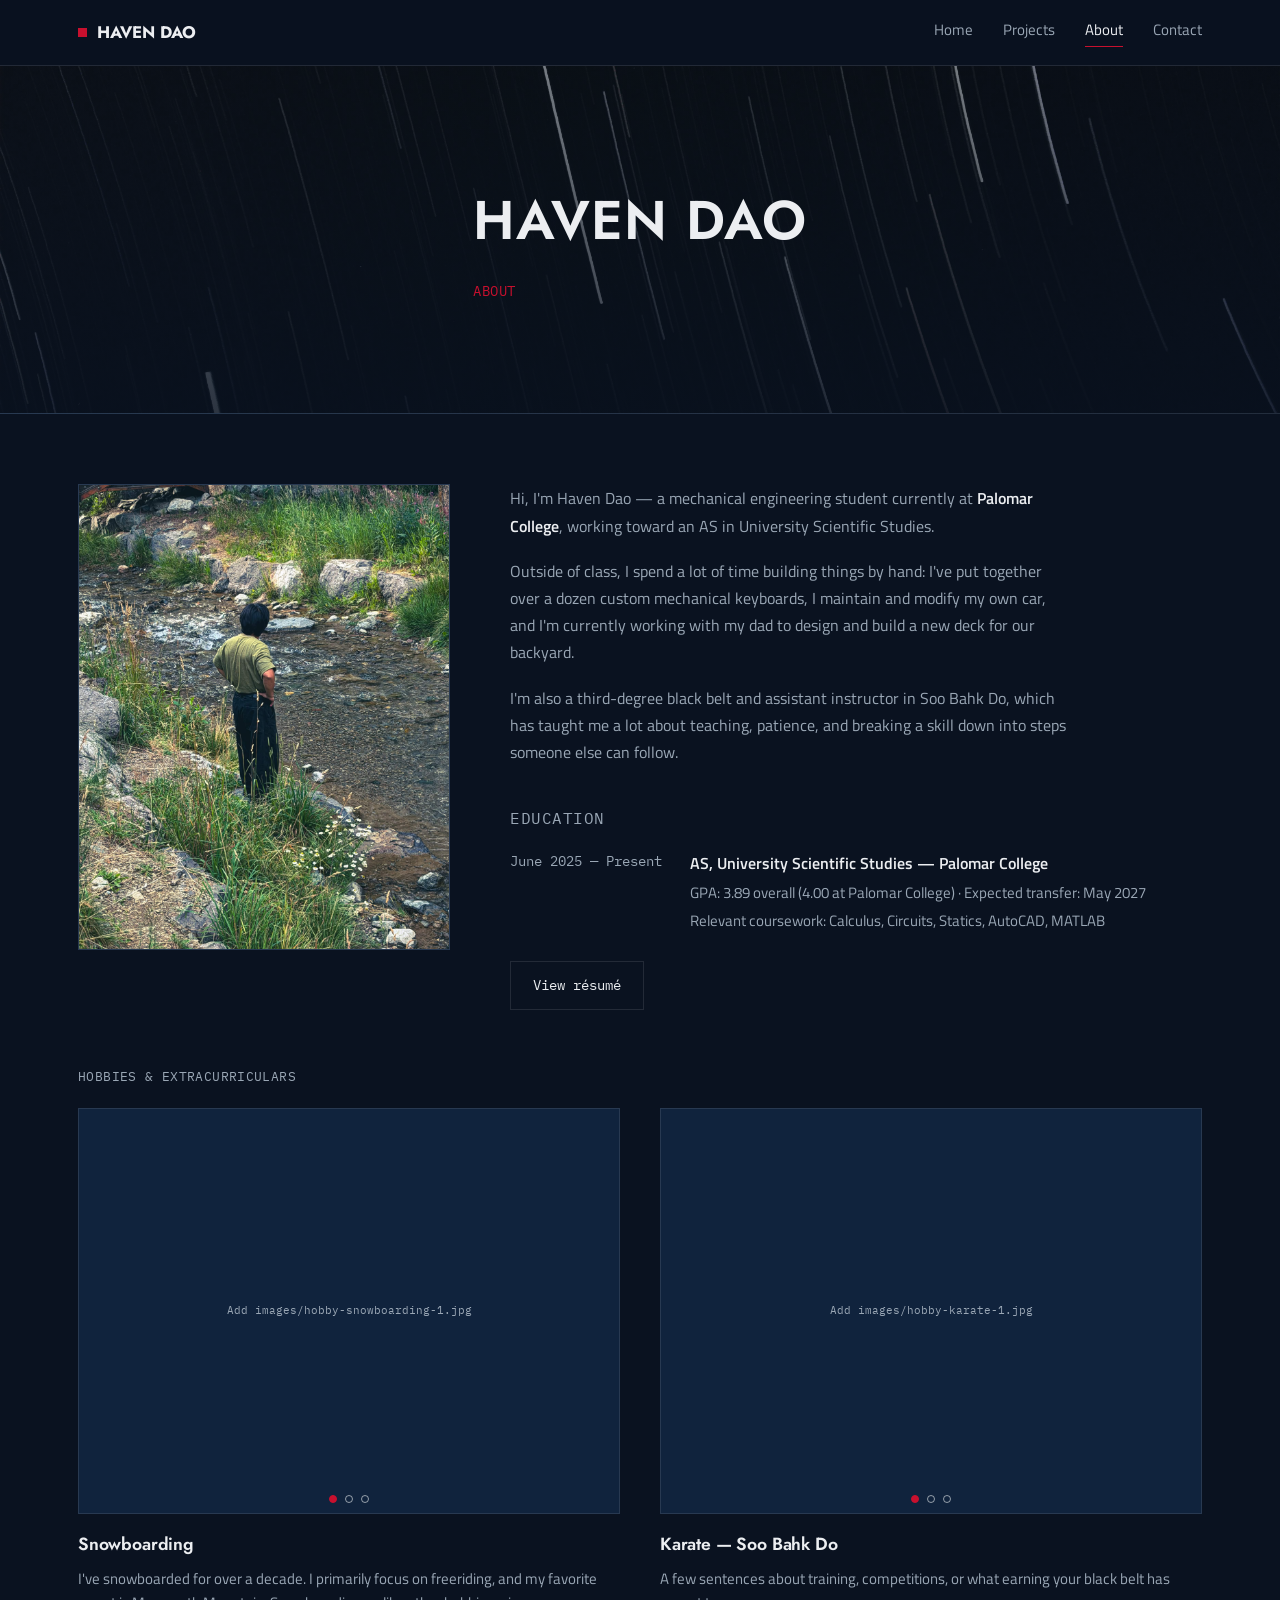
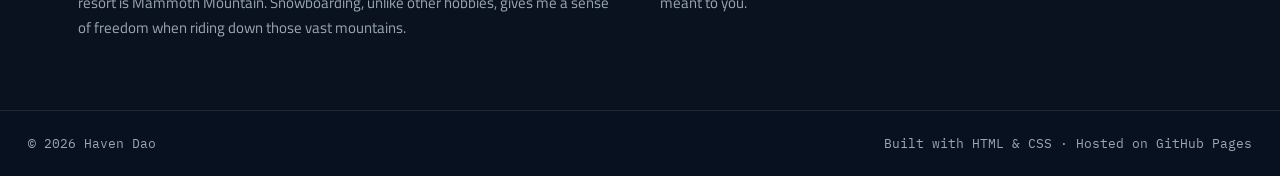
==== about.html @ cdccd722 "Update about.html" ====
<!DOCTYPE html>
<html lang="en" class="js-loading">
<head>
<meta charset="UTF-8">
<meta name="viewport" content="width=device-width, initial-scale=1.0">
<title>About</title>
<link rel="preconnect" href="https://fonts.googleapis.com">
<link rel="preconnect" href="https://fonts.gstatic.com" crossorigin>
<link href="https://fonts.googleapis.com/css2?family=Jost:wght@400;500;600;700&family=Titillium+Web:wght@400;600;700&family=IBM+Plex+Mono:wght@400;500&display=swap" rel="stylesheet">
<link rel="stylesheet" href="style.css">
<!-- EDIT: swap images/favicon-about.png for your own icon (32x32 or 512x512 png). Each page can have its own tab icon. -->
<link rel="icon" type="image/png" href="images/favicon-about.png">
</head>
<body>

<header class="site-nav">
  <div class="nav-row wrap">
    <a class="nav-mark" href="index.html" data-transition><span class="dot"></span>HAVEN DAO</a>
    <nav class="links" id="navLinks">
      <a href="index.html" data-transition>Home</a>
      <a href="projects.html" data-transition>Projects</a>
      <a href="about.html" data-transition class="active">About</a>
      <a href="contact.html" data-transition>Contact</a>
    </nav>
    <button class="burger" id="burgerBtn" aria-label="Toggle menu" aria-expanded="false">
      <span></span><span></span><span></span>
    </button>
  </div>
</header>

<!-- EDIT: images/banner-about.jpg -->
<section class="banner">
  <img class="banner-bg" src="images/banner.jpg" alt="" onerror="this.style.display='none'">
  <div class="banner-overlay"></div>
  <div class="banner-content wrap">
    <h1>Haven Dao</h1>
    <span class="banner-tag">About</span>
  </div>
</section>

<main class="fade-target">
<section>
  <div class="wrap">
    <div class="about-grid">
      <!-- EDIT: add images/headshot.jpg -->
      <div class="about-photo">
        <img src="images/headshot.jpg" alt="Haven Dao" onerror="this.style.display='none'; this.nextElementSibling.style.display='flex';">
        <div class="placeholder-note" style="display:none;">Add images/headshot.jpg</div>
      </div>
      <div class="about-text">
        <p>Hi, I'm Haven Dao — a mechanical engineering student currently at <strong><!-- EDIT: your college name -->Palomar College</strong>, working toward an AS in University Scientific Studies.</p>
        <p>Outside of class, I spend a lot of time building things by hand: I've put together over a dozen custom mechanical keyboards, I maintain and modify my own car, and I'm currently working with my dad to design and build a new deck for our backyard.</p>
        <p>I'm also a third-degree black belt and assistant instructor in Soo Bahk Do, which has taught me a lot about teaching, patience, and breaking a skill down into steps someone else can follow.</p>

        <p class="sub-heading">Education</p>
        <div class="edu-row">
          <div class="edu-date mono">June 2025 — Present</div>
          <div>
            <!-- EDIT: replace with your actual college name -->
            <div class="edu-school">AS, University Scientific Studies — <span>Palomar College</span></div>
            <div class="edu-detail">GPA: 3.89 overall (4.00 at Palomar College) · Expected transfer: May 2027</div>
            <div class="edu-detail">Relevant coursework: Calculus, Circuits, Statics, AutoCAD, MATLAB</div>
          </div>
        </div>

        <div class="btn-row" style="margin-top:28px;">
          <!-- EDIT: add resume.pdf to your repo root for these two buttons to work -->
          <a class="btn" href="images/resume.pdf" target="_blank" rel="noopener">View résumé</a>
        </div>
      </div>
    </div>

    <!-- ================================================
         HOBBIES & EXTRACURRICULARS
         Duplicate a .hobby-card block to add more hobbies.
         Each gallery auto-rotates through its .hobby-slide
         images and pauses on hover; dots let you jump to one.
         ================================================ -->
    <p class="sub-heading" style="margin-top:56px;">Hobbies &amp; extracurriculars</p>
    <div class="hobby-grid">

      <div class="hobby-card">
        <!-- EDIT: add images/hobby-snowboarding-1.jpg, -2.jpg, -3.jpg (or more/fewer slides) -->
        <div class="hobby-gallery" data-interval="4000">
          <div class="hobby-slide active">
            <img src="images/hobby-snowboarding-1.jpg" alt="Snowboarding photo 1" onerror="this.style.display='none'; this.nextElementSibling.style.display='flex';">
            <div class="placeholder-note" style="display:none;">Add images/hobby-snowboarding-1.jpg</div>
          </div>
          <div class="hobby-slide">
            <img src="images/hobby-snowboarding-2.jpg" alt="Snowboarding photo 2" onerror="this.style.display='none'; this.nextElementSibling.style.display='flex';">
            <div class="placeholder-note" style="display:none;">Add images/hobby-snowboarding-2.jpg</div>
          </div>
          <div class="hobby-slide">
            <img src="images/hobby-snowboarding-3.jpg" alt="Snowboarding photo 3" onerror="this.style.display='none'; this.nextElementSibling.style.display='flex';">
            <div class="placeholder-note" style="display:none;">Add images/hobby-snowboarding-3.jpg</div>
          </div>
          <div class="hobby-dots">
            <button class="hobby-dot active" aria-label="Show photo 1"></button>
            <button class="hobby-dot" aria-label="Show photo 2"></button>
            <button class="hobby-dot" aria-label="Show photo 3"></button>
          </div>
        </div>
        <h3>Snowboarding</h3>
        <!-- EDIT: replace with your own description -->
        <p class="hobby-desc">I've snowboarded for over a decade. I primarily focus on freeriding, and my favorite resort is Mammoth Mountain. Snowboarding, unlike other hobbies, gives me a sense of freedom when riding down those vast mountains.</p>
      </div>

      <div class="hobby-card">
        <!-- EDIT: add images/hobby-karate-1.jpg, -2.jpg, -3.jpg -->
        <div class="hobby-gallery" data-interval="4500">
          <div class="hobby-slide active">
            <img src="images/hobby-karate-1.jpg" alt="Karate photo 1" onerror="this.style.display='none'; this.nextElementSibling.style.display='flex';">
            <div class="placeholder-note" style="display:none;">Add images/hobby-karate-1.jpg</div>
          </div>
          <div class="hobby-slide">
            <img src="images/hobby-karate-2.jpg" alt="Karate photo 2" onerror="this.style.display='none'; this.nextElementSibling.style.display='flex';">
            <div class="placeholder-note" style="display:none;">Add images/hobby-karate-2.jpg</div>
          </div>
          <div class="hobby-slide">
            <img src="images/hobby-karate-3.jpg" alt="Karate photo 3" onerror="this.style.display='none'; this.nextElementSibling.style.display='flex';">
            <div class="placeholder-note" style="display:none;">Add images/hobby-karate-3.jpg</div>
          </div>
          <div class="hobby-dots">
            <button class="hobby-dot active" aria-label="Show photo 1"></button>
            <button class="hobby-dot" aria-label="Show photo 2"></button>
            <button class="hobby-dot" aria-label="Show photo 3"></button>
          </div>
        </div>
        <h3>Karate — Soo Bahk Do</h3>
        <!-- EDIT: replace with your own description, or trim since this overlaps with the Experience section -->
        <p class="hobby-desc">A few sentences about training, competitions, or what earning your black belt has meant to you.</p>
      </div>

    </div>
  </div>
</section>
  
<footer>
  <span>© 2026 Haven Dao</span>
  <span>Built with HTML &amp; CSS · Hosted on GitHub Pages</span>
</footer>

</main>
<script src="main.js"></script>
</body>
</html>
---- style.css ----
/* =========================================================
   TOKENS
   ========================================================= */
:root{
  --bg: #0A1220;
  --bg-alt: #0D1B2E;
  --midnight: #10233D;
  --midnight-deep: #081120;
  --ink: #ECEEF1;
  --ink-soft: #9AA7B5;
  --red: #C8102E;
  --red-soft: rgba(200,16,46,0.14);
  --hair: rgba(255,255,255,0.10);

  --f-display: 'Jost', sans-serif;
  --f-body: 'Titillium Web', sans-serif;
  --f-mono: 'IBM Plex Mono', monospace;

  --edge: 28px;
}

*{ box-sizing: border-box; }
html{ scroll-behavior: smooth; }
body{
  margin:0;
  background: var(--bg);
  color: var(--ink);
  font-family: var(--f-body);
  font-size: 16px;
  line-height: 1.65;
  -webkit-font-smoothing: antialiased;
}

/* Fade transition applies only to page content below the banner —
   the header nav and banner stay put between pages. */
.fade-target{ opacity: 1; transition: opacity 0.32s ease; }
html.js-loading .fade-target{ opacity: 0; }
.fade-target.page-exit{ opacity: 0; }
@media (prefers-reduced-motion: reduce){
  .fade-target{ transition: none !important; }
  html.js-loading .fade-target{ opacity: 1; }
}

img{ max-width:100%; display:block; }
a{ color: inherit; }
h1,h2,h3{ font-family: var(--f-display); margin:0; letter-spacing: -0.01em; font-weight:600; }
p{ margin:0; }
.mono{ font-family: var(--f-mono); }
.wrap{ max-width: 1180px; margin: 0 auto; padding: 0 var(--edge); }

a:focus-visible, button:focus-visible{ outline: 2px solid var(--red); outline-offset: 3px; }

/* =========================================================
   NAV
   ========================================================= */
header.site-nav{
  position: sticky; top:0; z-index: 50;
  background: rgba(10,18,32,0.92);
  backdrop-filter: blur(6px);
  border-bottom: 1px solid var(--hair);
}
.nav-row{ display:flex; align-items:center; justify-content:space-between; padding: 18px var(--edge); }
.nav-mark{
  font-family: var(--f-display); font-weight:700; font-size: 1.05rem;
  display:flex; align-items:center; gap:10px; text-decoration:none; color: var(--ink);
}
.nav-mark .dot{ width:9px; height:9px; background: var(--red); flex:none; }
nav.links{ display:flex; gap: 30px; }
nav.links a{
  text-decoration:none; font-size:0.92rem; color: var(--ink-soft);
  border-bottom: 1px solid transparent; padding-bottom: 4px;
}
nav.links a:hover{ color: var(--ink); border-bottom-color: var(--red); }
nav.links a.active{ color: var(--ink); border-bottom-color: var(--red); }

.burger{
  display:none; flex-direction:column; justify-content:center; gap:5px;
  width:32px; height:32px; background:none; border:none; cursor:pointer; padding:0;
}
.burger span{ display:block; width:100%; height:2px; background: var(--ink); }

@media (max-width: 720px){
  nav.links{
    display:none;
    position:absolute; top:100%; left:0; right:0;
    background: var(--bg-alt); border-bottom: 1px solid var(--hair);
    flex-direction:column; gap:0; padding: 8px var(--edge) 16px;
  }
  nav.links.open{ display:flex; }
  nav.links a{ padding: 12px 0; border-bottom: 1px solid var(--hair); }
  .burger{ display:flex; }
}

/* =========================================================
   BANNER — same shell on every page; only bg image + tag differ
   ========================================================= */
.banner{
  position:relative; overflow:hidden;
  min-height: 300px;
  display:flex; align-items:center;
  background: linear-gradient(135deg, var(--midnight) 0%, var(--midnight-deep) 100%);
  border-bottom: 1px solid var(--hair);
}
.banner-bg{
  position:absolute; inset:0; width:100%; height:100%; object-fit:cover;
}
.banner-overlay{
  position:absolute; inset:0;
  background: linear-gradient(180deg, rgba(8,17,32,0.55) 0%, rgba(8,17,32,0.85) 100%);
}
.banner-content{ position:relative; z-index:2; padding: 40px var(--edge); }
.banner-content h1{
  font-size: clamp(2rem, 5vw, 3.4rem);
  color: var(--ink); letter-spacing: 0.02em; text-transform:uppercase;
}
.banner-tag{
  display:inline-block; margin-top:14px;
  font-family: var(--f-mono); font-size:0.85rem; color: var(--red);
  letter-spacing: 0.04em; text-transform:uppercase;
}

/* =========================================================
   SECTIONS
   ========================================================= */
section{ padding: 70px 0; }
.section-alt{ background: var(--bg-alt); }
.section-head{ display:flex; justify-content:space-between; align-items:flex-end; margin-bottom: 40px; gap: 24px; flex-wrap:wrap; }
.section-head h2{ font-size: clamp(1.5rem, 2.4vw, 2rem); }
.section-num{ font-family: var(--f-mono); font-size:0.8rem; color: var(--red); }
.section-note{ max-width: 40ch; font-size:0.92rem; color: var(--ink-soft); text-align:right; }
@media (max-width: 720px){ .section-note{ text-align:left; } }

.lede{ font-size:1.1rem; color: var(--ink-soft); max-width: 62ch; margin-bottom: 40px; }

.btn{
  font-family: var(--f-mono); font-size:0.88rem;
  padding: 12px 22px; text-decoration:none;
  border:1px solid var(--hair); color: var(--ink);
  display:inline-block; background: transparent;
}
.btn.primary{ background: var(--red); border-color: var(--red); color: #fff; font-weight:500; }
.btn.primary:hover{ background: transparent; border-color: var(--red); color: var(--red); }
.btn:not(.primary):hover{ border-color: var(--red); color: var(--red); }
.btn-row{ display:flex; gap:16px; flex-wrap:wrap; }

hr.divider{ border:none; border-top: 1px solid var(--hair); margin: 0; }

/* =========================================================
   PROJECT CARDS (grid on Home + Projects pages)
   ========================================================= */
.project-grid{ display:grid; grid-template-columns: repeat(3, 1fr); gap: 40px; }
.project-card{ text-decoration:none; color: var(--ink); display:block; }
.card-media{
  position:relative; aspect-ratio: 4/3; overflow:hidden;
  background: var(--midnight); border: 1px solid var(--hair);
}
.card-media img{ width:100%; height:100%; object-fit:cover; }
.card-media .placeholder-note{
  position:absolute; inset:0; display:flex; align-items:center; justify-content:center;
  font-family: var(--f-mono); font-size:0.68rem; color: var(--ink-soft); text-align:center; padding: 16px;
}
.project-card .card-code{ font-family: var(--f-mono); font-size:0.74rem; color: var(--red); margin-top: 18px; display:block; }
.project-card h3{ font-size:1.15rem; margin-top:8px; }
.project-card .card-desc{ font-size:0.92rem; color: var(--ink-soft); margin-top:10px; }
.project-card .card-link{ margin-top:14px; display:inline-block; font-family: var(--f-mono); font-size:0.82rem; color: var(--ink); border-bottom: 1px solid var(--hair); }
.project-card:hover .card-link{ color: var(--red); border-bottom-color: var(--red); }
.project-card:hover .card-media{ border-color: var(--red); }

@media (max-width: 920px){ .project-grid{ grid-template-columns: repeat(2,1fr); gap:30px; } }
@media (max-width: 620px){ .project-grid{ grid-template-columns: 1fr; } }

.tags{ display:flex; flex-wrap:wrap; gap:8px; }
.tag{ font-family: var(--f-mono); font-size:0.72rem; border: 1px solid var(--hair); padding: 5px 10px; color: var(--ink-soft); }

/* =========================================================
   PROJECT DETAIL PAGE
   ========================================================= */
.detail-overview{ max-width: 68ch; font-size: 1.03rem; color: var(--ink-soft); }
.detail-overview p{ margin-bottom: 16px; }
.detail-overview p:last-child{ margin-bottom:0; }
.detail-overview strong{ color: var(--ink); font-weight:600; }

.edit-note{
  font-family: var(--f-mono); font-size:0.75rem; color: var(--red);
  border: 1px dashed var(--hair); padding: 10px 14px; margin: 18px 0; display:block;
}

.gallery-grid{ display:grid; grid-template-columns: repeat(3, 1fr); gap: 16px; margin-top: 30px; }
.gallery-item{ position:relative; aspect-ratio: 4/3; background: var(--midnight); border: 1px solid var(--hair); overflow:hidden; }
.gallery-item img{ width:100%; height:100%; object-fit:cover; }
.gallery-item .placeholder-note{
  position:absolute; inset:0; display:flex; align-items:center; justify-content:center;
  font-family: var(--f-mono); font-size:0.68rem; color: var(--ink-soft); text-align:center; padding: 12px;
}
@media (max-width: 720px){ .gallery-grid{ grid-template-columns: repeat(2,1fr); } }
@media (max-width: 480px){ .gallery-grid{ grid-template-columns: 1fr; } }

.highlight-list{ list-style:none; margin: 0; padding:0; max-width: 62ch; }
.highlight-list li{
  position:relative; padding: 12px 0 12px 24px; border-bottom: 1px solid var(--hair);
  color: var(--ink-soft); font-size: 0.98rem;
}
.highlight-list li::before{ content:"—"; position:absolute; left:0; color: var(--red); }
.highlight-list li:last-child{ border-bottom:none; }

.detail-meta{ display:flex; gap:36px; flex-wrap:wrap; margin: 30px 0; }
.detail-meta .m{ border-left: 2px solid var(--red); padding-left:12px; }
.detail-meta .m .num{ font-family: var(--f-mono); font-size:1.1rem; display:block; }
.detail-meta .m .label{ font-size:0.76rem; color: var(--ink-soft); }

.back-link{ display:inline-block; margin-top:10px; font-family: var(--f-mono); font-size:0.88rem; color: var(--ink-soft); text-decoration:none; }
.back-link:hover{ color: var(--red); }

/* =========================================================
   ABOUT PAGE — education / skills / experience / awards
   ========================================================= */
.about-grid{ display:grid; grid-template-columns: 0.7fr 1.3fr; gap: 60px; }
.about-photo{ aspect-ratio: 4/5; background: var(--midnight); border: 1px solid var(--hair); position:relative; overflow:hidden; }
.about-photo img{ width:100%; height:100%; object-fit:cover; }
.about-photo .placeholder-note{
  position:absolute; inset:0; display:flex; align-items:center; justify-content:center;
  font-family: var(--f-mono); font-size:0.7rem; color: var(--ink-soft); text-align:center; padding: 20px;
}
.about-text p{ font-size:1.03rem; color: var(--ink-soft); margin-bottom: 18px; max-width: 62ch; }
.about-text strong{ color: var(--ink); font-weight:600; }
@media (max-width: 900px){ .about-grid{ grid-template-columns:1fr; gap:30px; } .about-photo{ max-width:260px; } }

.hobby-grid{ display:grid; grid-template-columns: repeat(2, 1fr); gap: 40px; margin-top: 20px; }
.hobby-card h3{ font-size:1.1rem; margin: 16px 0 8px; }
.hobby-card .hobby-desc{ font-size:0.92rem; color: var(--ink-soft); }
.hobby-gallery{ position:relative; aspect-ratio: 4/3; background: var(--midnight); border: 1px solid var(--hair); overflow:hidden; }
.hobby-slide{ position:absolute; inset:0; opacity:0; transition: opacity 0.6s ease; }
.hobby-slide.active{ opacity:1; }
.hobby-slide img{ width:100%; height:100%; object-fit:cover; }
.hobby-slide .placeholder-note{
  position:absolute; inset:0; display:flex; align-items:center; justify-content:center;
  font-family: var(--f-mono); font-size:0.68rem; color: var(--ink-soft); text-align:center; padding:12px;
}
.hobby-dots{ position:absolute; bottom:10px; left:0; right:0; display:flex; justify-content:center; gap:8px; z-index:2; }
.hobby-dot{ width:8px; height:8px; border-radius:50%; border: 1px solid var(--ink); background: transparent; padding:0; cursor:pointer; opacity:0.6; }
.hobby-dot.active{ background: var(--red); border-color: var(--red); opacity:1; }
@media (max-width: 720px){ .hobby-grid{ grid-template-columns: 1fr; } }

.edu-row{ display:grid; grid-template-columns: 160px 1fr; gap: 20px; }
.edu-date{ font-family: var(--f-mono); font-size:0.85rem; color: var(--ink-soft); }
.edu-school{ font-weight:600; margin-bottom:4px; }
.edu-detail{ font-size:0.92rem; color: var(--ink-soft); margin-top:4px; }
@media (max-width: 620px){ .edu-row{ grid-template-columns:1fr; } }

.skills-grid{ display:grid; grid-template-columns: repeat(4, 1fr); gap: 1px; background: var(--hair); border: 1px solid var(--hair); }
.skill-block{ background: var(--bg); padding: 28px 24px; }
.skill-block h3{ font-family: var(--f-mono); font-size:0.78rem; color: var(--red); margin-bottom: 16px; }
.skill-block ul{ list-style:none; margin:0; padding:0; }
.skill-block li{ font-size:0.9rem; color: var(--ink-soft); padding: 7px 0; border-bottom: 1px dashed var(--hair); }
.skill-block li:last-child{ border-bottom:none; }
@media (max-width: 920px){ .skills-grid{ grid-template-columns: repeat(2,1fr); } }
@media (max-width: 560px){ .skills-grid{ grid-template-columns: 1fr; } }

.exp-row{ display:grid; grid-template-columns: 190px 1fr; gap: 30px; padding: 24px 0; border-bottom: 1px solid var(--hair); }
.exp-row:first-child{ border-top: 1px solid var(--hair); }
.exp-date{ font-family: var(--f-mono); font-size:0.82rem; color: var(--ink-soft); }
.exp-role{ font-weight:600; font-size:1.03rem; margin-bottom:6px; }
.exp-org{ color: var(--red); font-size:0.9rem; margin-bottom:10px; }
.exp-desc{ color: var(--ink-soft); font-size:0.93rem; max-width: 62ch; }
.exp-desc ul{ margin: 8px 0 0; padding-left: 18px; }
.exp-desc li{ margin-bottom:4px; }
@media (max-width: 640px){ .exp-row{ grid-template-columns:1fr; gap:8px; } }

.sub-heading{ font-family: var(--f-mono); font-size:0.8rem; color: var(--ink-soft); margin: 40px 0 4px; text-transform: uppercase; letter-spacing: 0.03em; }
.sub-heading:first-of-type{ margin-top:0; }

.awards-list{ list-style:none; margin:0; padding:0; display:grid; gap: 14px; }
.awards-list li{ display:flex; gap:14px; align-items:baseline; font-size:0.96rem; color: var(--ink-soft); border-bottom: 1px dashed var(--hair); padding-bottom: 14px; }
.awards-list li:last-child{ border-bottom:none; }
.awards-list .yr{ font-family: var(--f-mono); font-size:0.82rem; color: var(--red); flex:none; width:48px; }

/* =========================================================
   CONTACT / FOOTER
   ========================================================= */
.contact-links{ display:flex; flex-direction:column; gap:16px; align-items:flex-start; margin-top: 10px; }
.contact-links a{
  text-decoration:none; font-family: var(--f-mono); font-size:1.05rem;
  border-bottom: 1px solid var(--hair); padding-bottom:4px;
}
.contact-links a:hover{ border-bottom-color: var(--red); color: var(--red); }

footer{
  background: var(--midnight-deep); color: var(--ink-soft);
  font-size: 0.8rem; font-family: var(--f-mono);
  padding: 22px var(--edge);
  display:flex; justify-content:space-between; flex-wrap:wrap; gap:10px;
  border-top: 1px solid var(--hair);
}
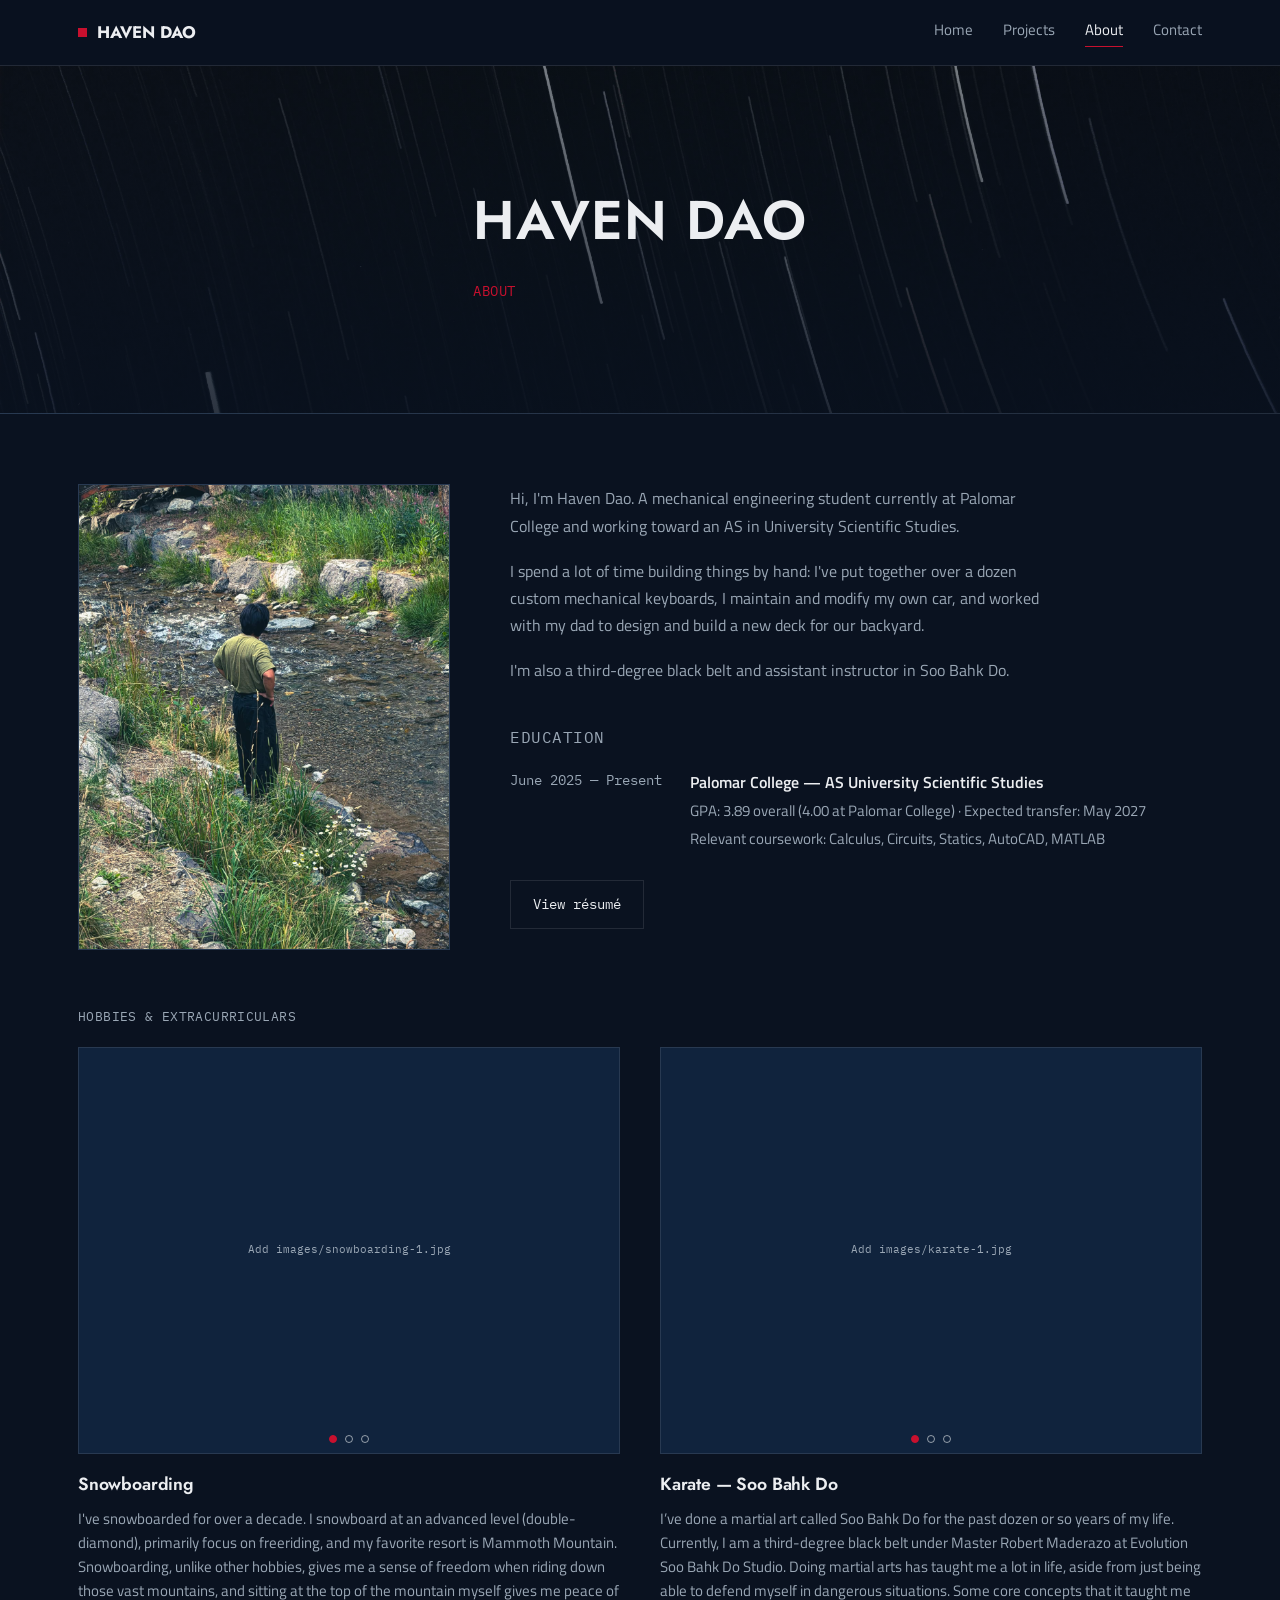
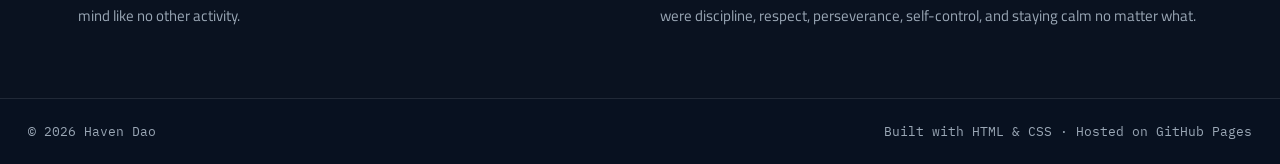
==== commit e0ecf195: "Update about.html" ====
--- a/about.html
+++ b/about.html
@@ -48,16 +48,16 @@
         <div class="placeholder-note" style="display:none;">Add images/headshot.jpg</div>
       </div>
       <div class="about-text">
-        <p>Hi, I'm Haven Dao — a mechanical engineering student currently at <strong><!-- EDIT: your college name -->Palomar College</strong>, working toward an AS in University Scientific Studies.</p>
-        <p>Outside of class, I spend a lot of time building things by hand: I've put together over a dozen custom mechanical keyboards, I maintain and modify my own car, and I'm currently working with my dad to design and build a new deck for our backyard.</p>
-        <p>I'm also a third-degree black belt and assistant instructor in Soo Bahk Do, which has taught me a lot about teaching, patience, and breaking a skill down into steps someone else can follow.</p>
+        <p>Hi, I'm Haven Dao. A mechanical engineering student currently at Palomar College and working toward an AS in University Scientific Studies.</p>
+        <p>I spend a lot of time building things by hand: I've put together over a dozen custom mechanical keyboards, I maintain and modify my own car, and worked with my dad to design and build a new deck for our backyard.</p>
+        <p>I'm also a third-degree black belt and assistant instructor in Soo Bahk Do.</p>
 
         <p class="sub-heading">Education</p>
         <div class="edu-row">
           <div class="edu-date mono">June 2025 — Present</div>
           <div>
             <!-- EDIT: replace with your actual college name -->
-            <div class="edu-school">AS, University Scientific Studies — <span>Palomar College</span></div>
+            <div class="edu-school">Palomar College  — <span>AS University Scientific Studies</span></div>
             <div class="edu-detail">GPA: 3.89 overall (4.00 at Palomar College) · Expected transfer: May 2027</div>
             <div class="edu-detail">Relevant coursework: Calculus, Circuits, Statics, AutoCAD, MATLAB</div>
           </div>
@@ -84,15 +84,15 @@
         <div class="hobby-gallery" data-interval="4000">
           <div class="hobby-slide active">
             <img src="images/hobby-snowboarding-1.jpg" alt="Snowboarding photo 1" onerror="this.style.display='none'; this.nextElementSibling.style.display='flex';">
-            <div class="placeholder-note" style="display:none;">Add images/hobby-snowboarding-1.jpg</div>
+            <div class="placeholder-note" style="display:none;">Add images/snowboarding-1.jpg</div>
           </div>
           <div class="hobby-slide">
             <img src="images/hobby-snowboarding-2.jpg" alt="Snowboarding photo 2" onerror="this.style.display='none'; this.nextElementSibling.style.display='flex';">
-            <div class="placeholder-note" style="display:none;">Add images/hobby-snowboarding-2.jpg</div>
+            <div class="placeholder-note" style="display:none;">Add images/snowboarding-2.jpg</div>
           </div>
           <div class="hobby-slide">
             <img src="images/hobby-snowboarding-3.jpg" alt="Snowboarding photo 3" onerror="this.style.display='none'; this.nextElementSibling.style.display='flex';">
-            <div class="placeholder-note" style="display:none;">Add images/hobby-snowboarding-3.jpg</div>
+            <div class="placeholder-note" style="display:none;">Add images/snowboarding-3.jpg</div>
           </div>
           <div class="hobby-dots">
             <button class="hobby-dot active" aria-label="Show photo 1"></button>
@@ -102,23 +102,23 @@
         </div>
         <h3>Snowboarding</h3>
         <!-- EDIT: replace with your own description -->
-        <p class="hobby-desc">I've snowboarded for over a decade. I primarily focus on freeriding, and my favorite resort is Mammoth Mountain. Snowboarding, unlike other hobbies, gives me a sense of freedom when riding down those vast mountains.</p>
+        <p class="hobby-desc">I've snowboarded for over a decade. I snowboard at an advanced level (double-diamond), primarily focus on freeriding, and my favorite resort is Mammoth Mountain. Snowboarding, unlike other hobbies, gives me a sense of freedom when riding down those vast mountains, and sitting at the top of the mountain myself gives me peace of mind like no other activity.</p>
       </div>
-
+      
       <div class="hobby-card">
         <!-- EDIT: add images/hobby-karate-1.jpg, -2.jpg, -3.jpg -->
         <div class="hobby-gallery" data-interval="4500">
           <div class="hobby-slide active">
             <img src="images/hobby-karate-1.jpg" alt="Karate photo 1" onerror="this.style.display='none'; this.nextElementSibling.style.display='flex';">
-            <div class="placeholder-note" style="display:none;">Add images/hobby-karate-1.jpg</div>
+            <div class="placeholder-note" style="display:none;">Add images/karate-1.jpg</div>
           </div>
           <div class="hobby-slide">
             <img src="images/hobby-karate-2.jpg" alt="Karate photo 2" onerror="this.style.display='none'; this.nextElementSibling.style.display='flex';">
-            <div class="placeholder-note" style="display:none;">Add images/hobby-karate-2.jpg</div>
+            <div class="placeholder-note" style="display:none;">Add images/karate-2.jpg</div>
           </div>
           <div class="hobby-slide">
             <img src="images/hobby-karate-3.jpg" alt="Karate photo 3" onerror="this.style.display='none'; this.nextElementSibling.style.display='flex';">
-            <div class="placeholder-note" style="display:none;">Add images/hobby-karate-3.jpg</div>
+            <div class="placeholder-note" style="display:none;">Add images/karate-3.jpg</div>
           </div>
           <div class="hobby-dots">
             <button class="hobby-dot active" aria-label="Show photo 1"></button>
@@ -128,7 +128,7 @@
         </div>
         <h3>Karate — Soo Bahk Do</h3>
         <!-- EDIT: replace with your own description, or trim since this overlaps with the Experience section -->
-        <p class="hobby-desc">A few sentences about training, competitions, or what earning your black belt has meant to you.</p>
+        <p class="hobby-desc"> I’ve done a martial art called Soo Bahk Do for the past dozen or so years of my life. Currently, I am a third-degree black belt under Master Robert Maderazo at Evolution Soo Bahk Do Studio.  Doing martial arts has taught me a lot in life, aside from just being able to defend myself in dangerous situations. Some core concepts that it taught me were discipline, respect, perseverance, self-control, and staying calm no matter what.</p>
       </div>
 
     </div>
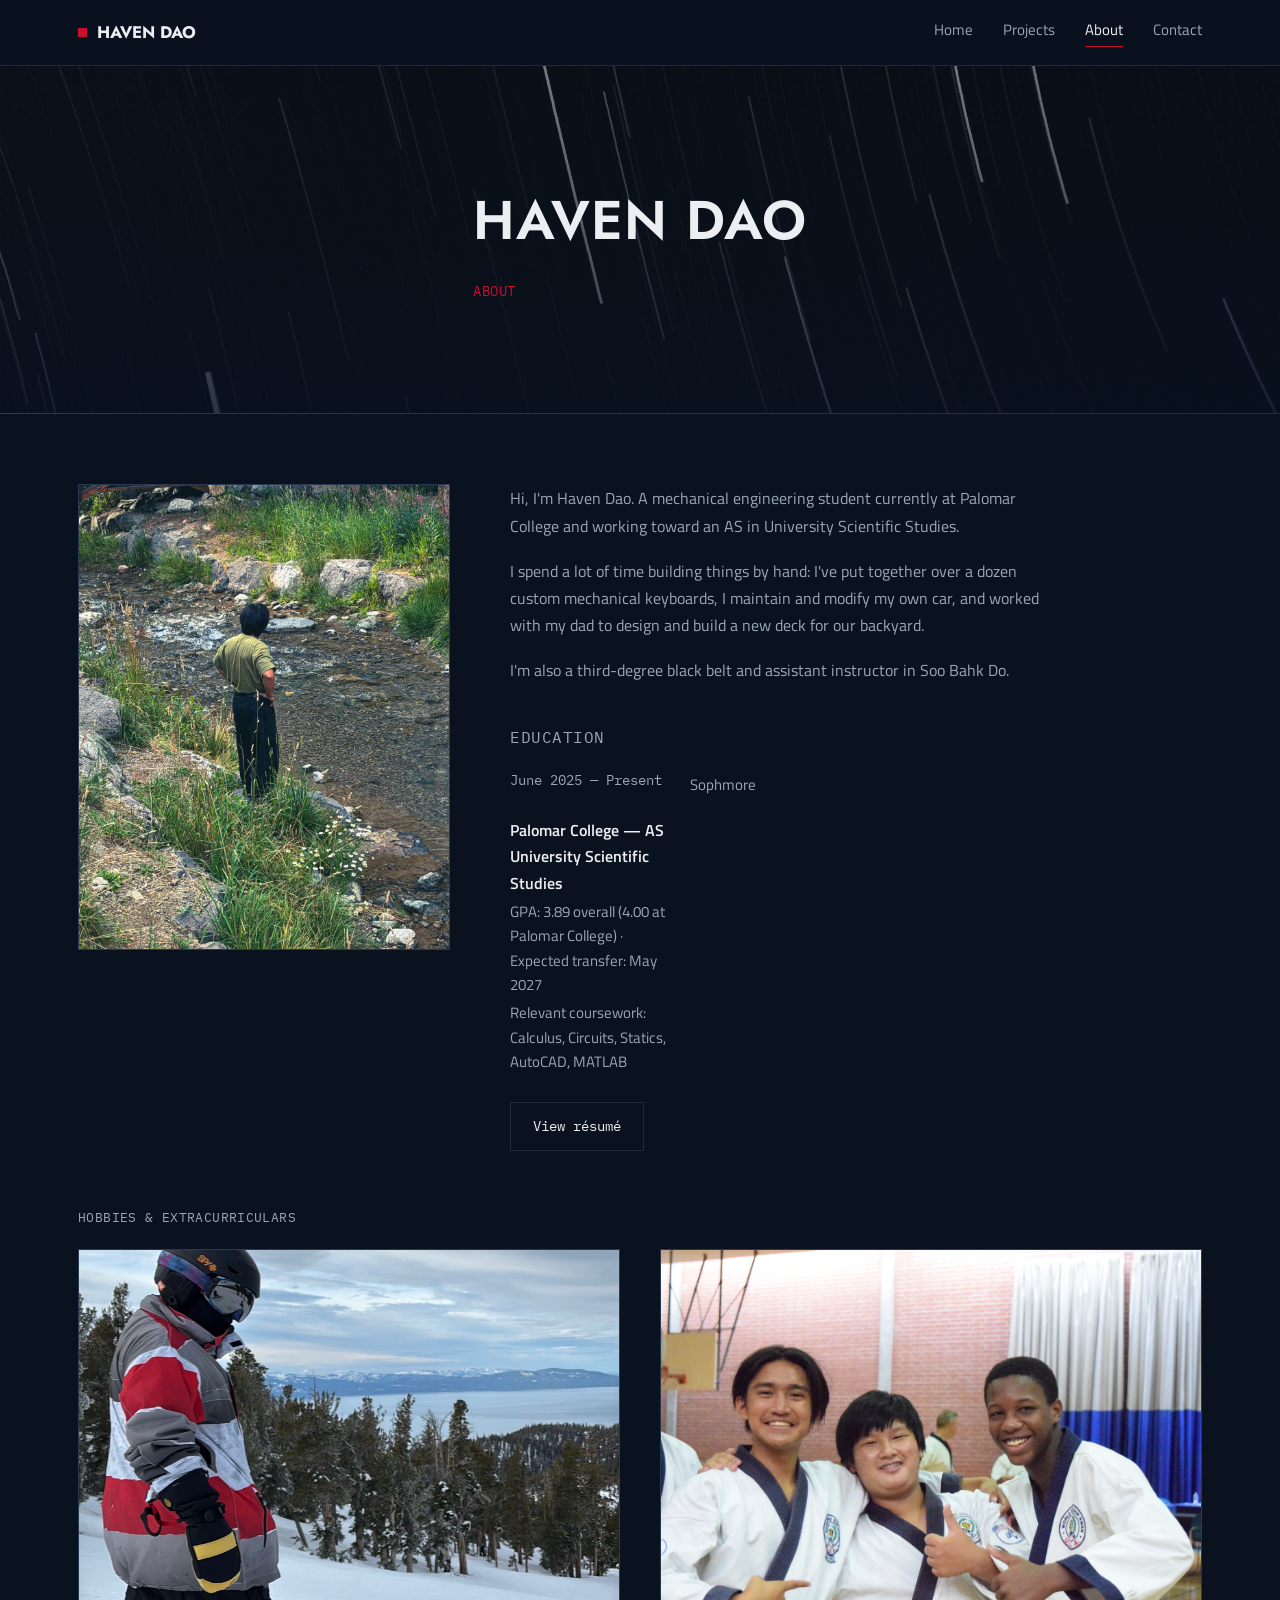
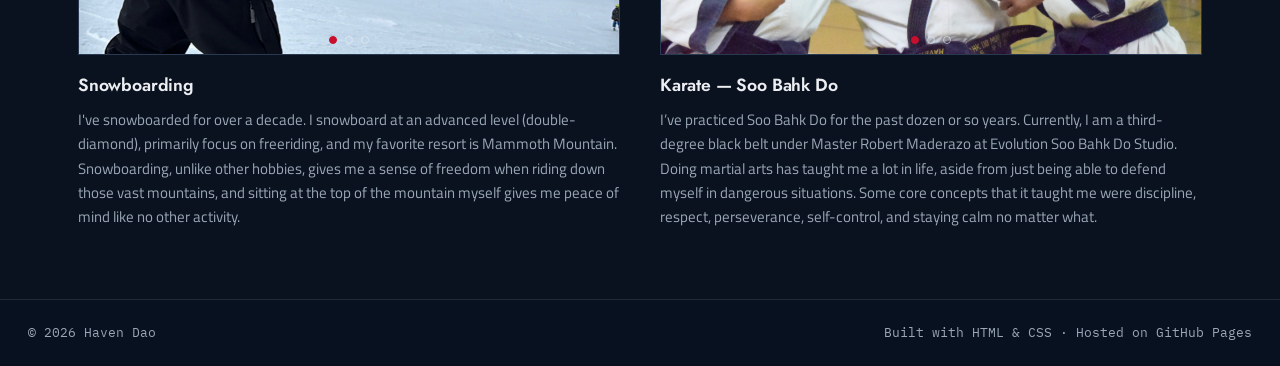
==== commit 89324611: "Update about.html" ====
--- a/about.html
+++ b/about.html
@@ -55,6 +55,7 @@
         <p class="sub-heading">Education</p>
         <div class="edu-row">
           <div class="edu-date mono">June 2025 — Present</div>
+            <div class="edu-detail">Sophmore</div>
           <div>
             <!-- EDIT: replace with your actual college name -->
             <div class="edu-school">Palomar College  — <span>AS University Scientific Studies</span></div>
@@ -83,15 +84,15 @@
         <!-- EDIT: add images/hobby-snowboarding-1.jpg, -2.jpg, -3.jpg (or more/fewer slides) -->
         <div class="hobby-gallery" data-interval="4000">
           <div class="hobby-slide active">
-            <img src="images/hobby-snowboarding-1.jpg" alt="Snowboarding photo 1" onerror="this.style.display='none'; this.nextElementSibling.style.display='flex';">
+            <img src="images/snowboarding-1.jpg" alt="Snowboarding photo 1" onerror="this.style.display='none'; this.nextElementSibling.style.display='flex';">
             <div class="placeholder-note" style="display:none;">Add images/snowboarding-1.jpg</div>
           </div>
           <div class="hobby-slide">
-            <img src="images/hobby-snowboarding-2.jpg" alt="Snowboarding photo 2" onerror="this.style.display='none'; this.nextElementSibling.style.display='flex';">
+            <img src="images/snowboarding-2.jpg" alt="Snowboarding photo 2" onerror="this.style.display='none'; this.nextElementSibling.style.display='flex';">
             <div class="placeholder-note" style="display:none;">Add images/snowboarding-2.jpg</div>
           </div>
           <div class="hobby-slide">
-            <img src="images/hobby-snowboarding-3.jpg" alt="Snowboarding photo 3" onerror="this.style.display='none'; this.nextElementSibling.style.display='flex';">
+            <img src="images/snowboarding-3.jpg" alt="Snowboarding photo 3" onerror="this.style.display='none'; this.nextElementSibling.style.display='flex';">
             <div class="placeholder-note" style="display:none;">Add images/snowboarding-3.jpg</div>
           </div>
           <div class="hobby-dots">
@@ -109,15 +110,15 @@
         <!-- EDIT: add images/hobby-karate-1.jpg, -2.jpg, -3.jpg -->
         <div class="hobby-gallery" data-interval="4500">
           <div class="hobby-slide active">
-            <img src="images/hobby-karate-1.jpg" alt="Karate photo 1" onerror="this.style.display='none'; this.nextElementSibling.style.display='flex';">
+            <img src="images/karate-1.jpg" alt="Karate photo 1" onerror="this.style.display='none'; this.nextElementSibling.style.display='flex';">
             <div class="placeholder-note" style="display:none;">Add images/karate-1.jpg</div>
           </div>
           <div class="hobby-slide">
-            <img src="images/hobby-karate-2.jpg" alt="Karate photo 2" onerror="this.style.display='none'; this.nextElementSibling.style.display='flex';">
+            <img src="images/karate-2.jpg" alt="Karate photo 2" onerror="this.style.display='none'; this.nextElementSibling.style.display='flex';">
             <div class="placeholder-note" style="display:none;">Add images/karate-2.jpg</div>
           </div>
           <div class="hobby-slide">
-            <img src="images/hobby-karate-3.jpg" alt="Karate photo 3" onerror="this.style.display='none'; this.nextElementSibling.style.display='flex';">
+            <img src="images/karate-3.jpg" alt="Karate photo 3" onerror="this.style.display='none'; this.nextElementSibling.style.display='flex';">
             <div class="placeholder-note" style="display:none;">Add images/karate-3.jpg</div>
           </div>
           <div class="hobby-dots">
@@ -128,7 +129,7 @@
         </div>
         <h3>Karate — Soo Bahk Do</h3>
         <!-- EDIT: replace with your own description, or trim since this overlaps with the Experience section -->
-        <p class="hobby-desc"> I’ve done a martial art called Soo Bahk Do for the past dozen or so years of my life. Currently, I am a third-degree black belt under Master Robert Maderazo at Evolution Soo Bahk Do Studio.  Doing martial arts has taught me a lot in life, aside from just being able to defend myself in dangerous situations. Some core concepts that it taught me were discipline, respect, perseverance, self-control, and staying calm no matter what.</p>
+        <p class="hobby-desc"> I’ve practiced Soo Bahk Do for the past dozen or so years. Currently, I am a third-degree black belt under Master Robert Maderazo at Evolution Soo Bahk Do Studio. Doing martial arts has taught me a lot in life, aside from just being able to defend myself in dangerous situations. Some core concepts that it taught me were discipline, respect, perseverance, self-control, and staying calm no matter what.</p>
       </div>
 
     </div>
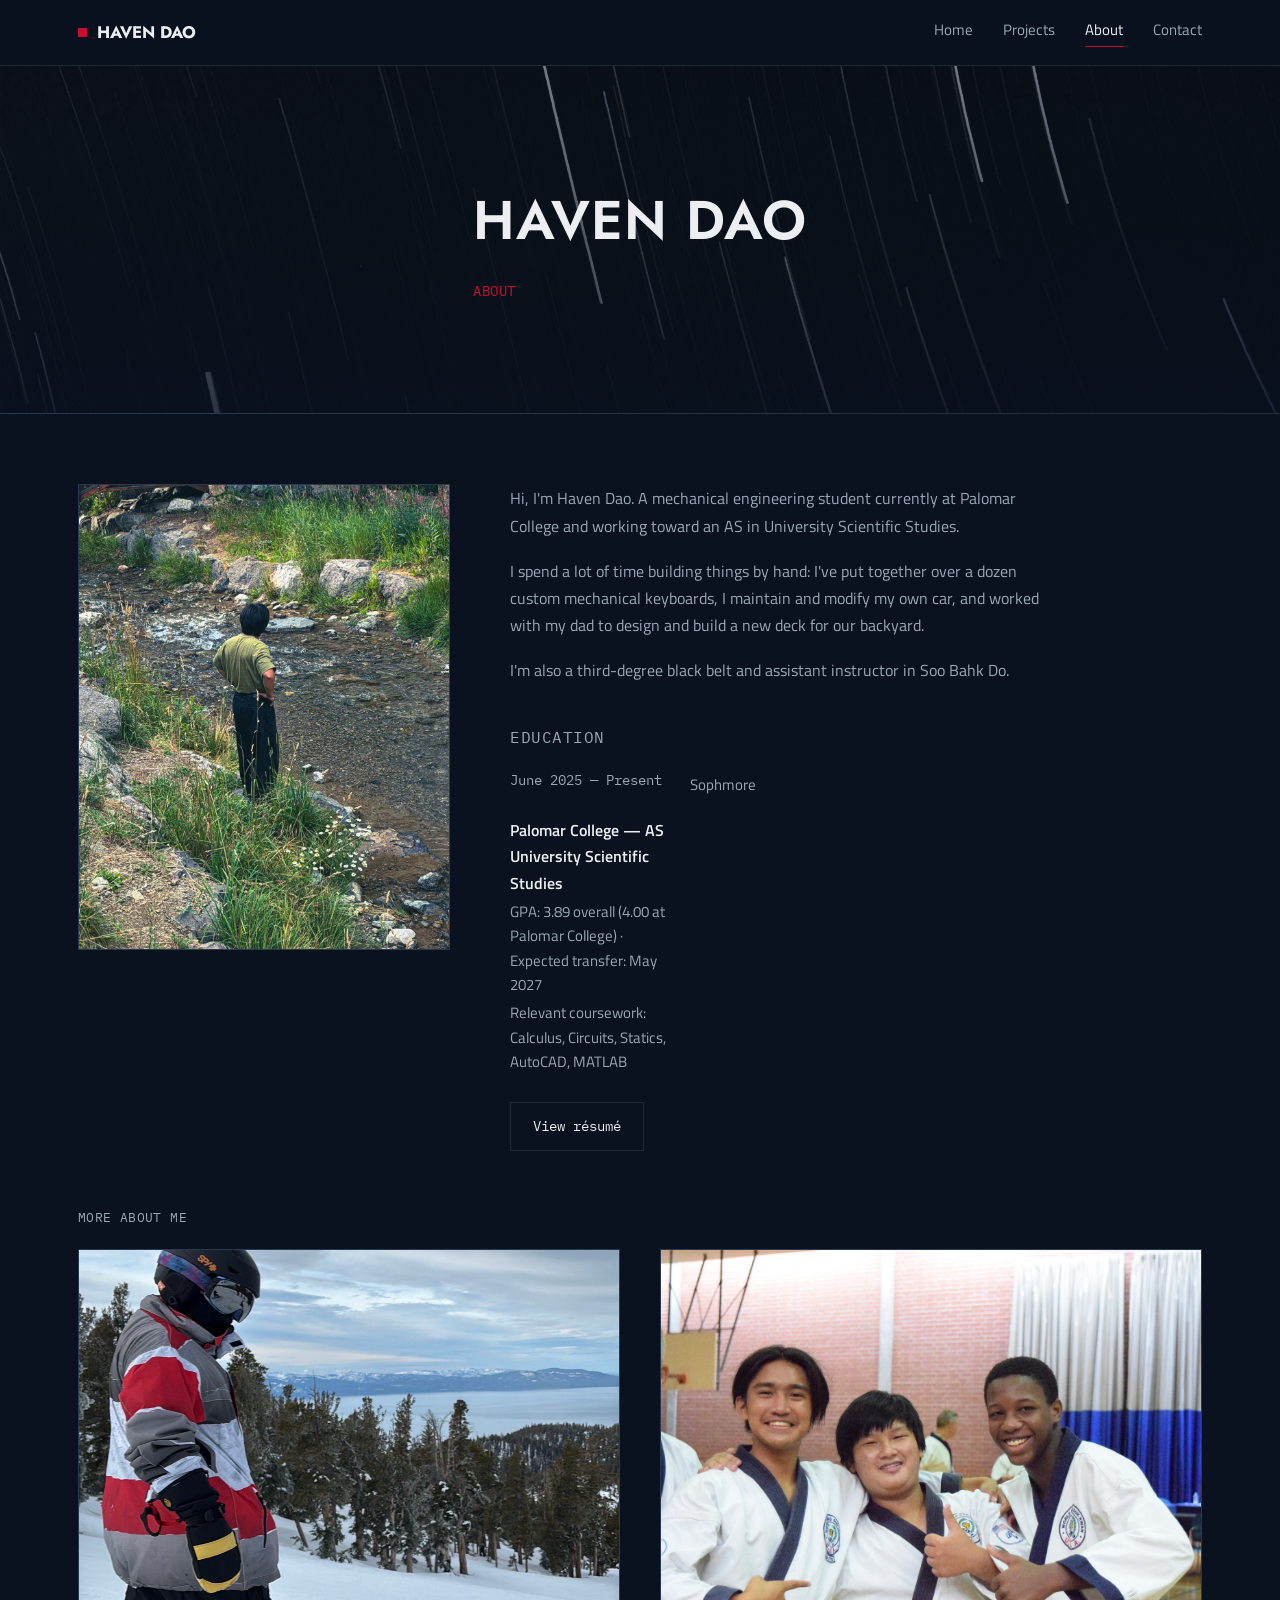
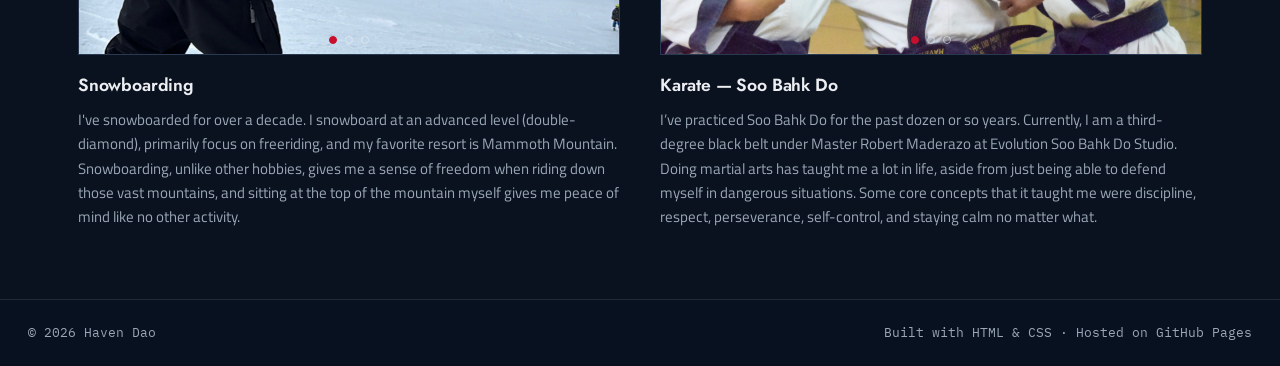
==== commit 36a09b3a: "Update about.html" ====
--- a/about.html
+++ b/about.html
@@ -77,7 +77,7 @@
          Each gallery auto-rotates through its .hobby-slide
          images and pauses on hover; dots let you jump to one.
          ================================================ -->
-    <p class="sub-heading" style="margin-top:56px;">Hobbies &amp; extracurriculars</p>
+    <p class="sub-heading" style="margin-top:56px;"> More About Me</p>
     <div class="hobby-grid">
 
       <div class="hobby-card">
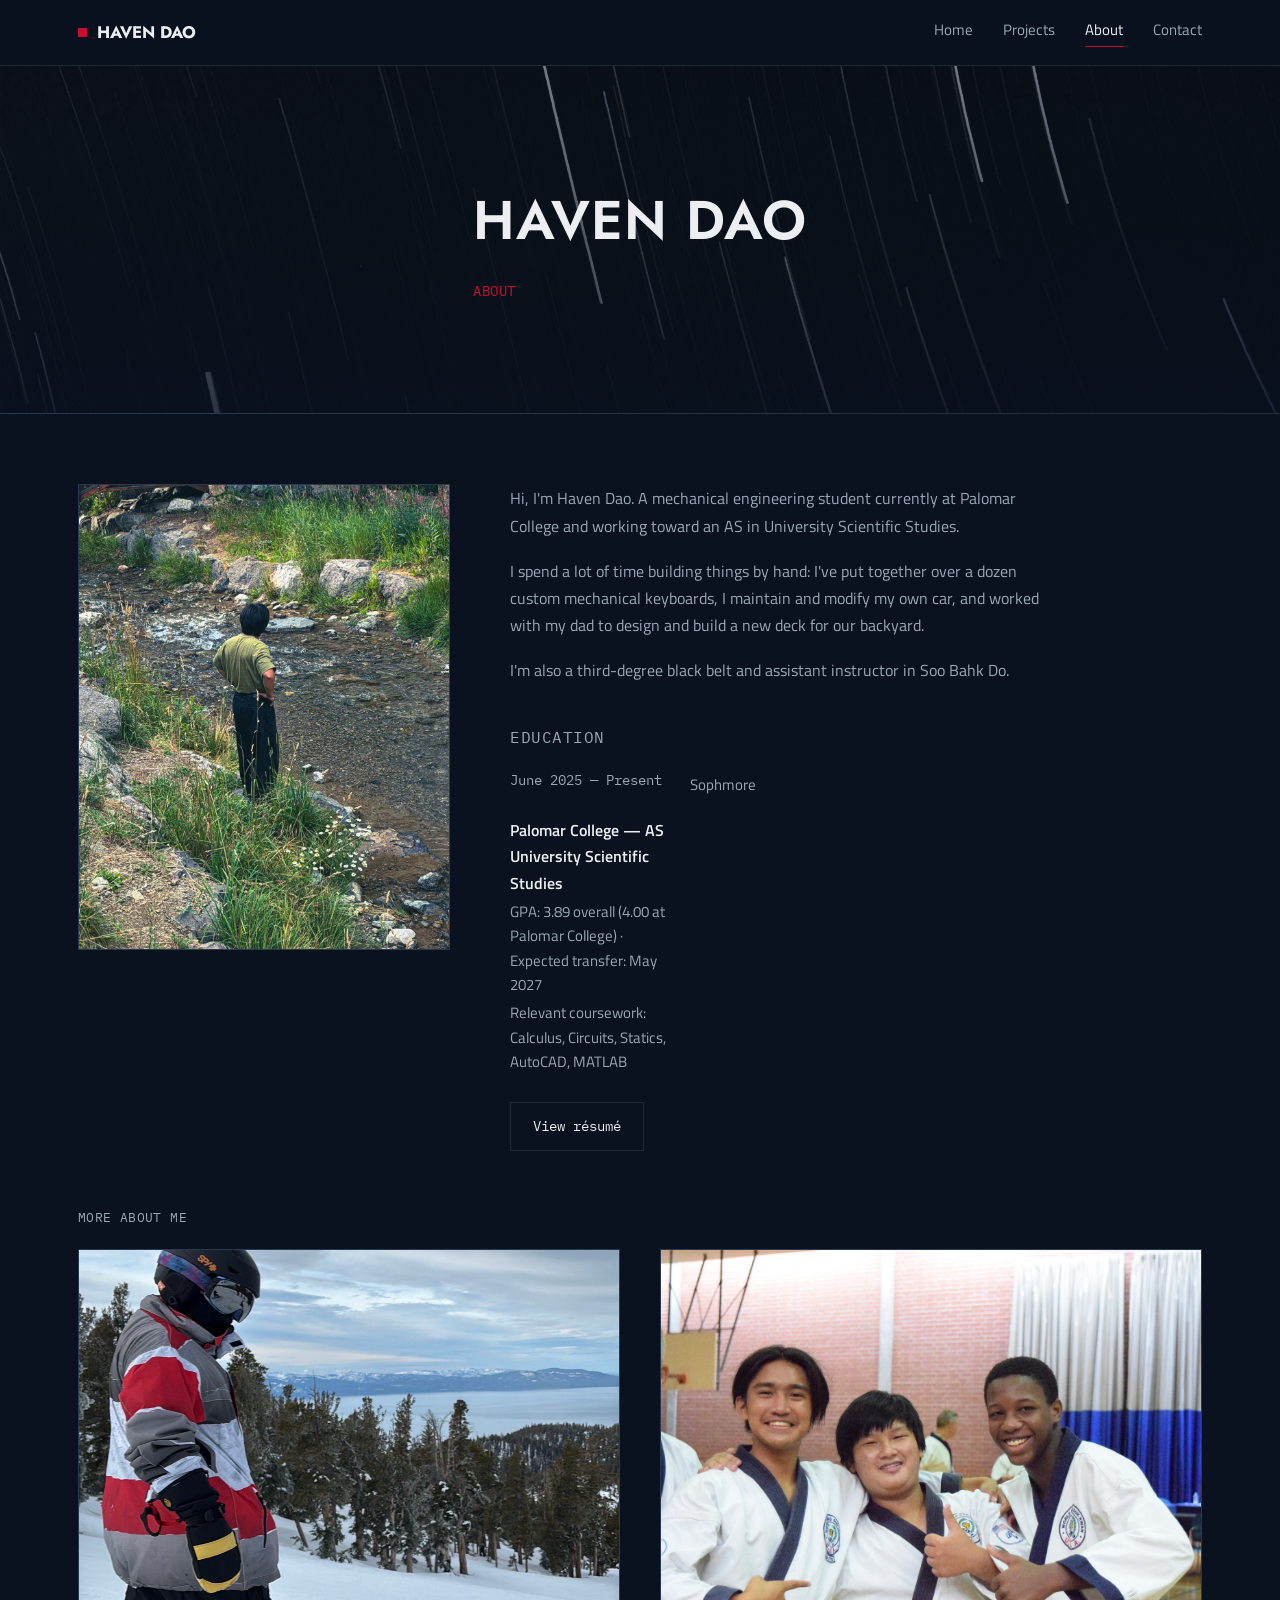
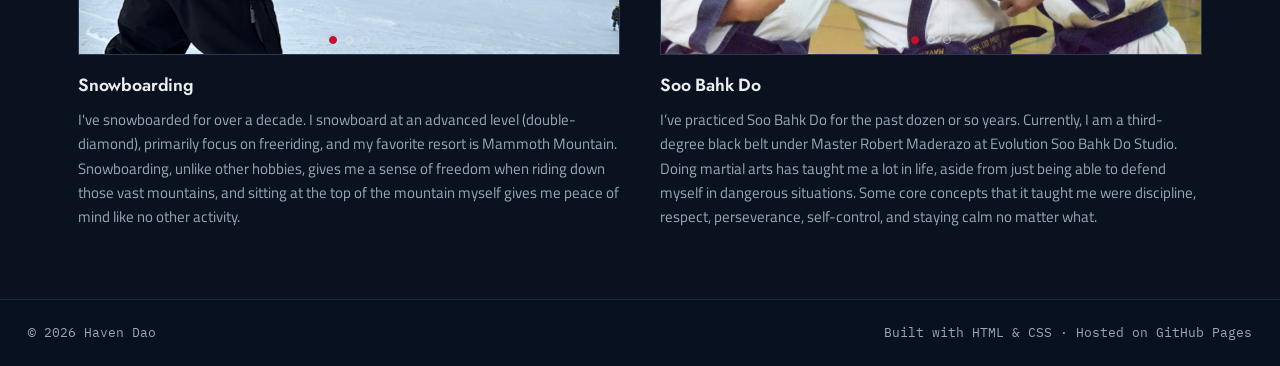
==== commit 94cfd7ab: "Update about.html" ====
--- a/about.html
+++ b/about.html
@@ -127,7 +127,7 @@
             <button class="hobby-dot" aria-label="Show photo 3"></button>
           </div>
         </div>
-        <h3>Karate — Soo Bahk Do</h3>
+        <h3>Soo Bahk Do</h3>
         <!-- EDIT: replace with your own description, or trim since this overlaps with the Experience section -->
         <p class="hobby-desc"> I’ve practiced Soo Bahk Do for the past dozen or so years. Currently, I am a third-degree black belt under Master Robert Maderazo at Evolution Soo Bahk Do Studio. Doing martial arts has taught me a lot in life, aside from just being able to defend myself in dangerous situations. Some core concepts that it taught me were discipline, respect, perseverance, self-control, and staying calm no matter what.</p>
       </div>
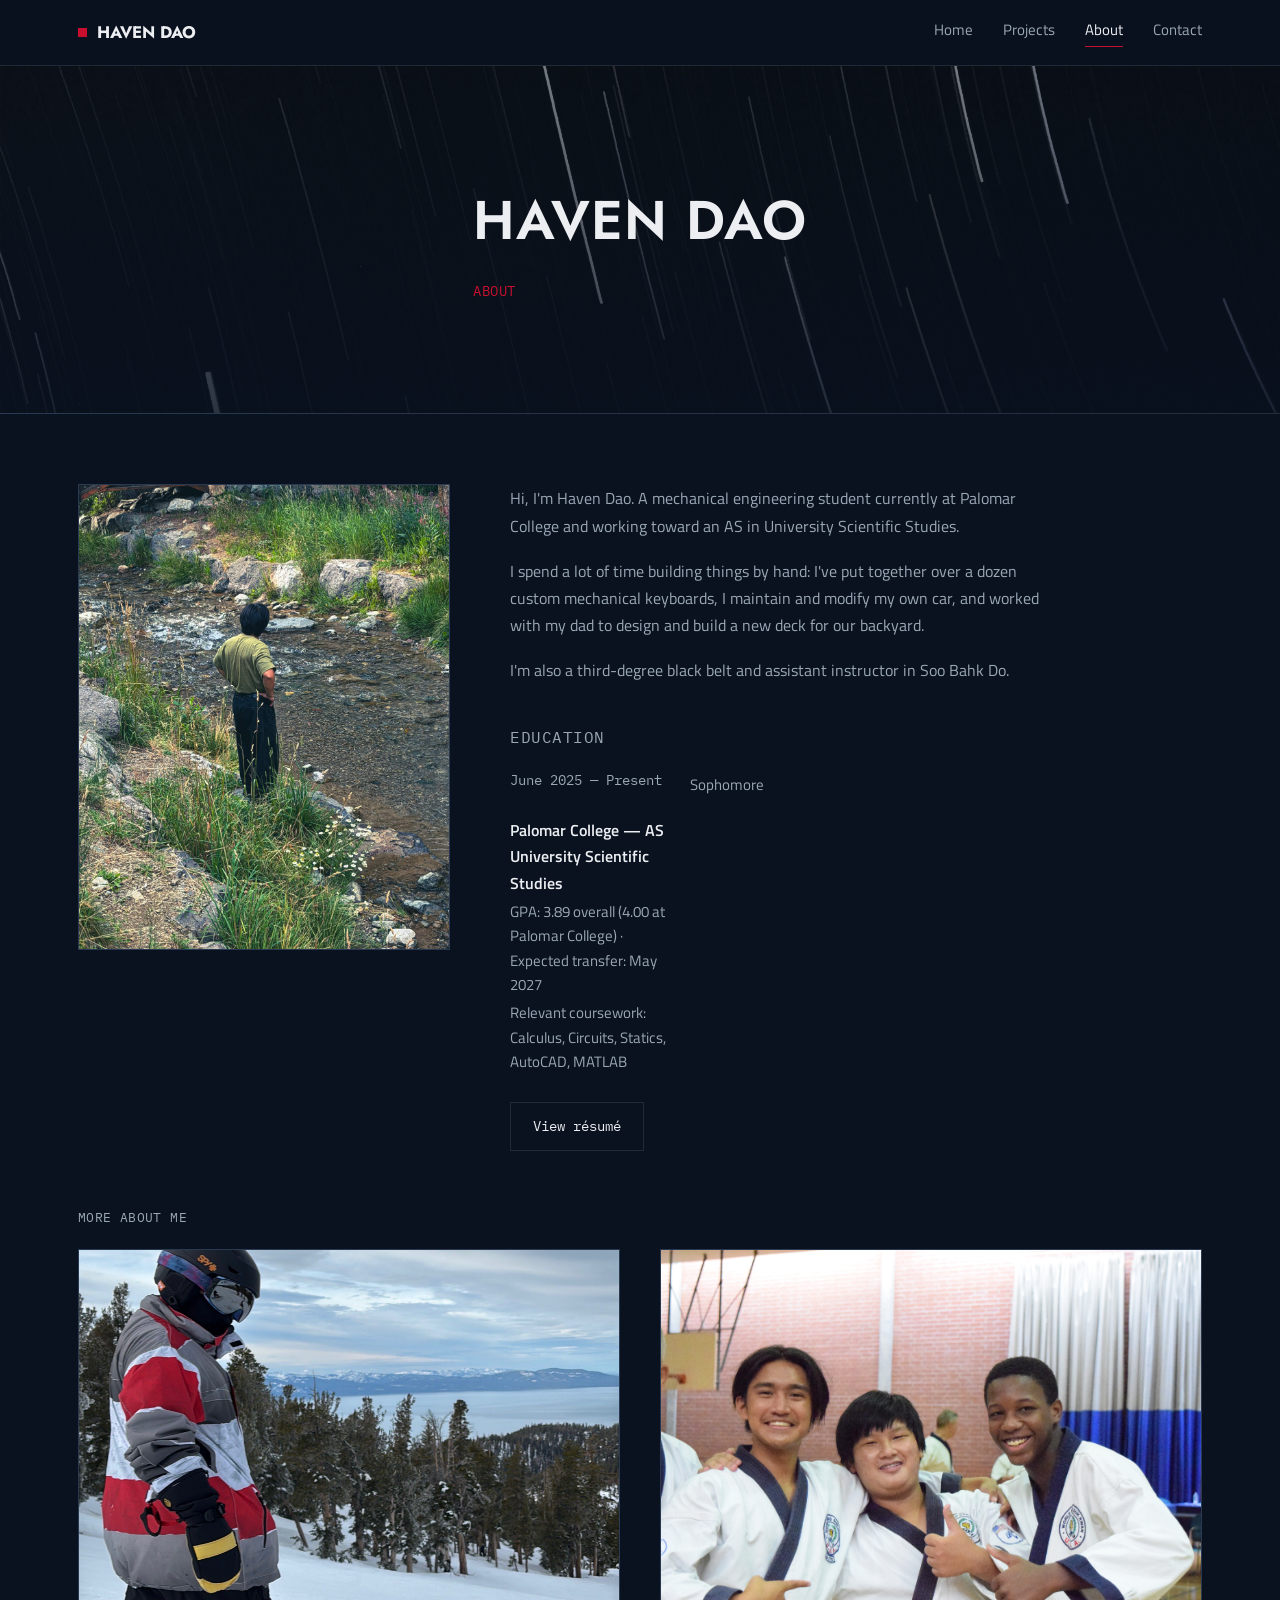
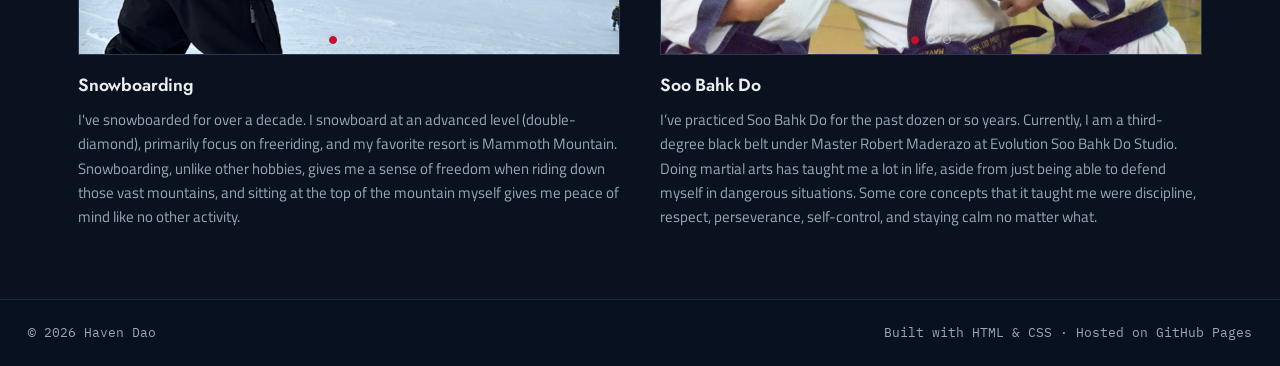
==== commit bf9d3117: "Update about.html" ====
--- a/about.html
+++ b/about.html
@@ -55,7 +55,7 @@
         <p class="sub-heading">Education</p>
         <div class="edu-row">
           <div class="edu-date mono">June 2025 — Present</div>
-            <div class="edu-detail">Sophmore</div>
+            <div class="edu-detail">Sophomore</div>
           <div>
             <!-- EDIT: replace with your actual college name -->
             <div class="edu-school">Palomar College  — <span>AS University Scientific Studies</span></div>
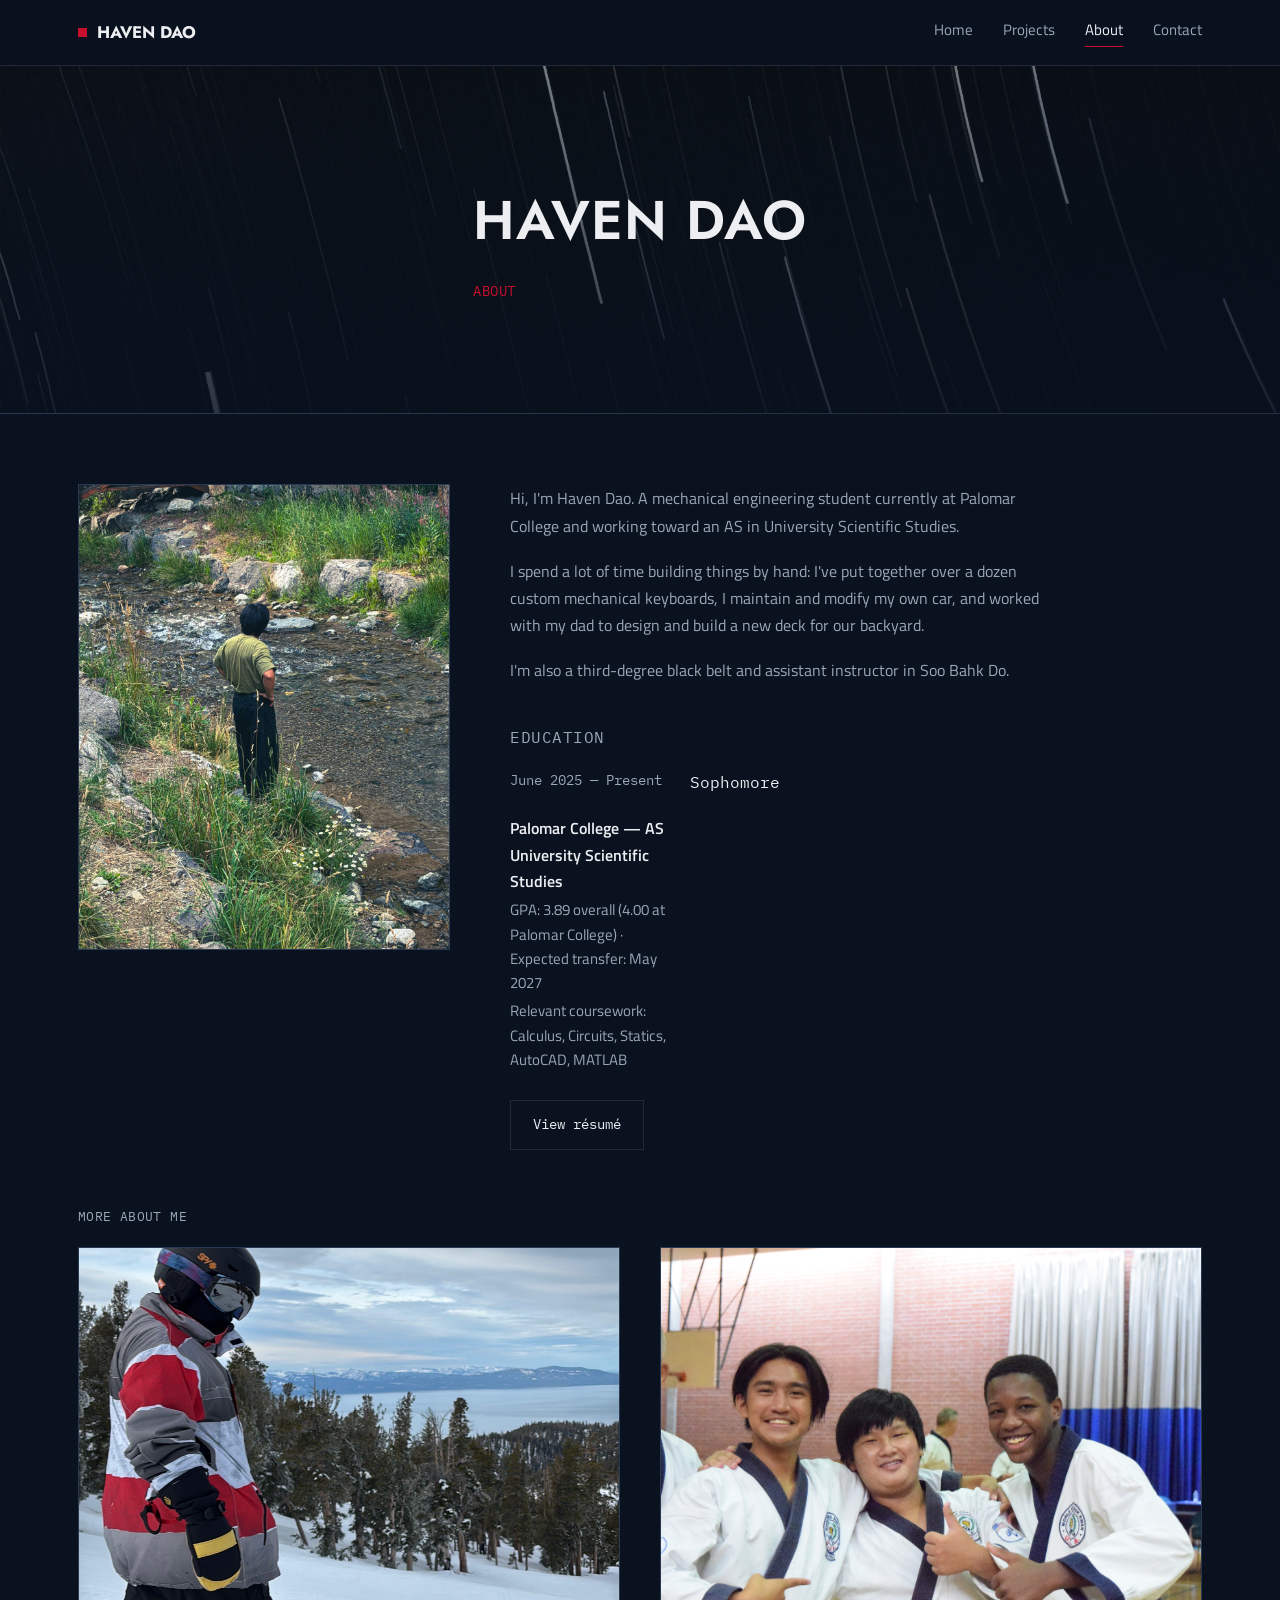
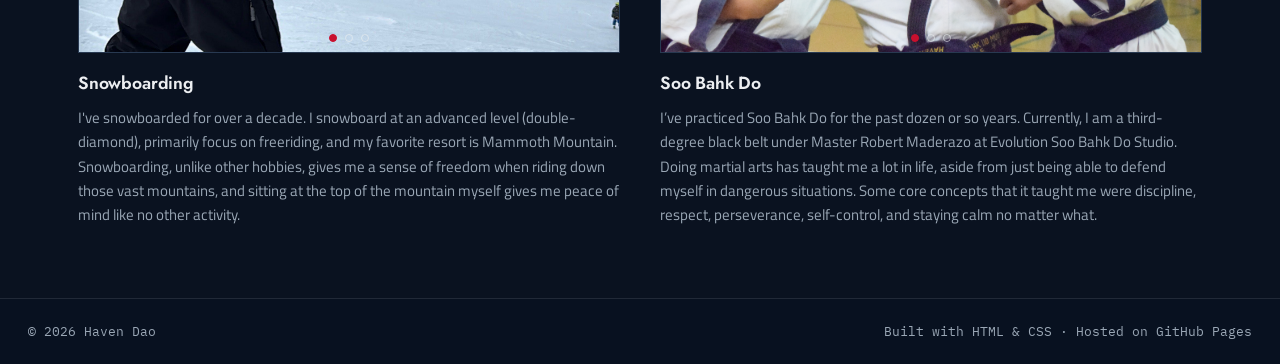
==== commit 45981756: "Update about.html" ====
--- a/about.html
+++ b/about.html
@@ -55,7 +55,7 @@
         <p class="sub-heading">Education</p>
         <div class="edu-row">
           <div class="edu-date mono">June 2025 — Present</div>
-            <div class="edu-detail">Sophomore</div>
+            <div class="edu-data mono">Sophomore</div>
           <div>
             <!-- EDIT: replace with your actual college name -->
             <div class="edu-school">Palomar College  — <span>AS University Scientific Studies</span></div>
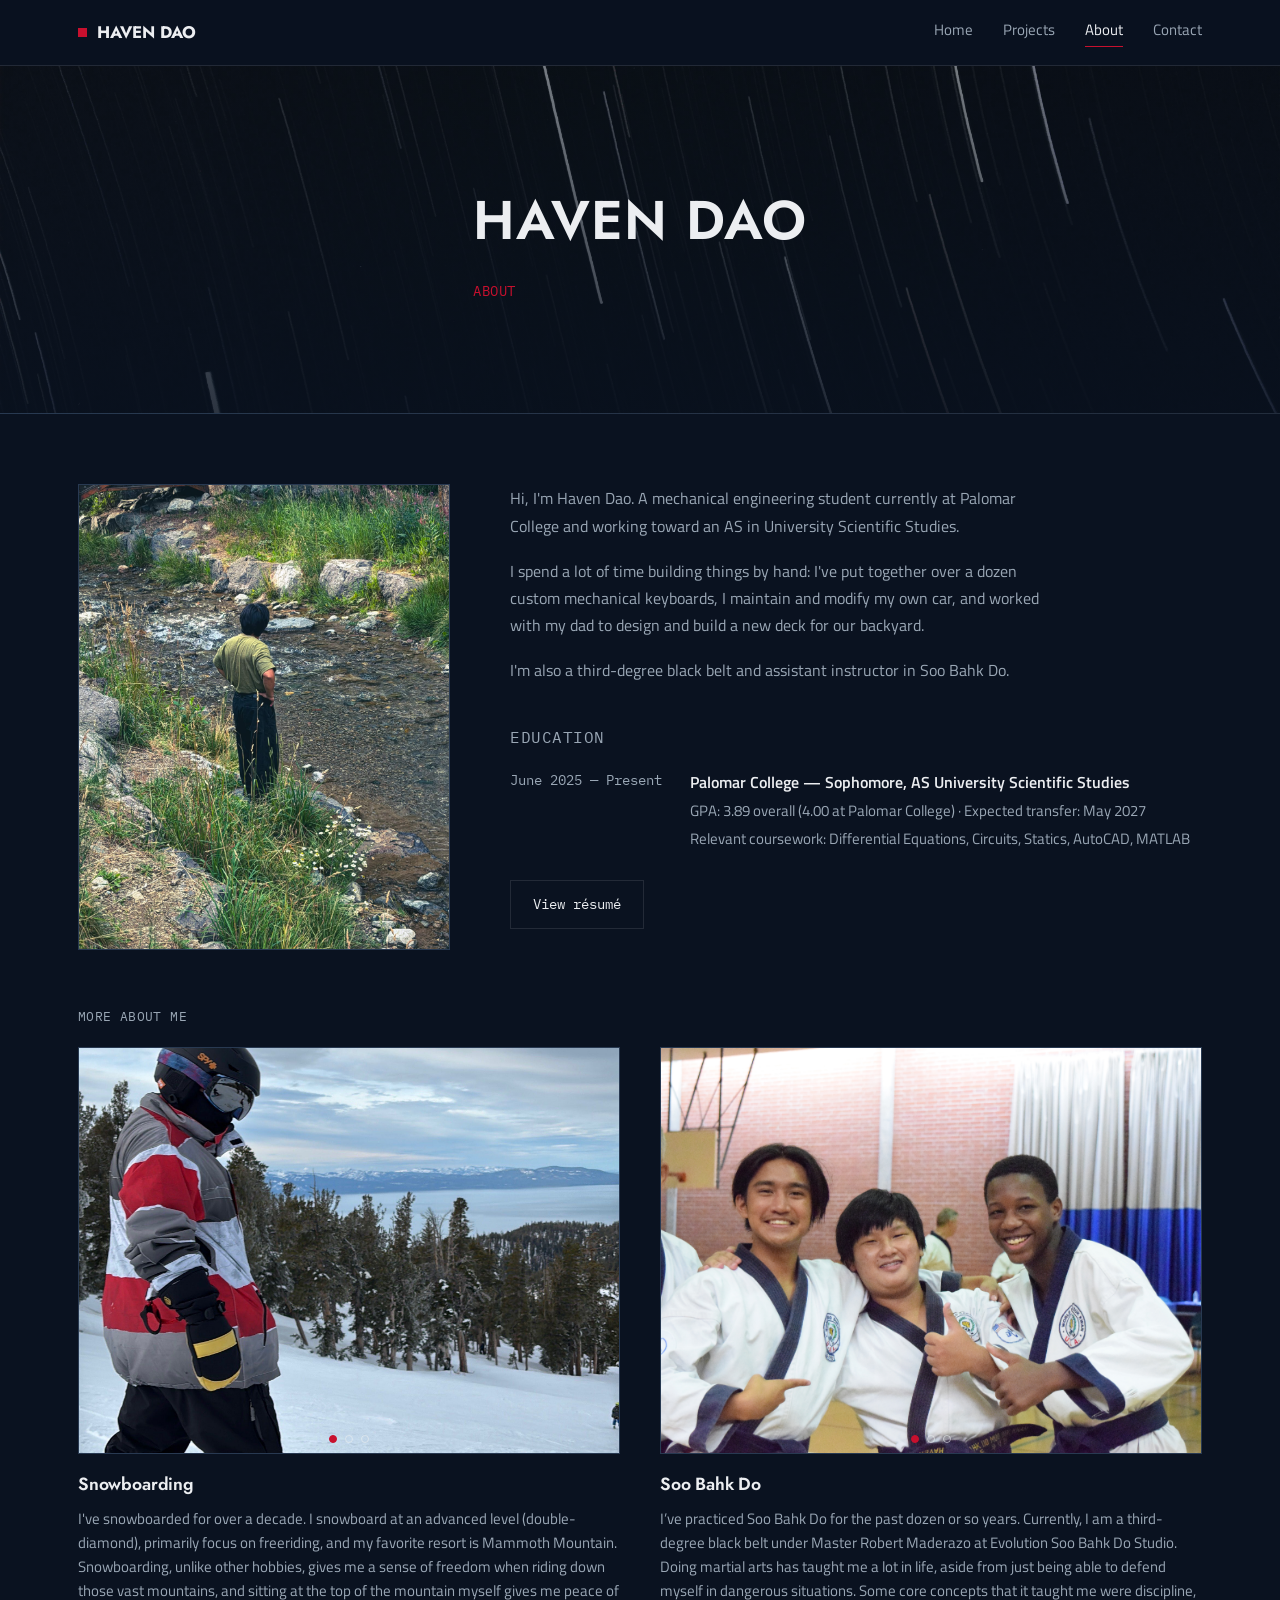
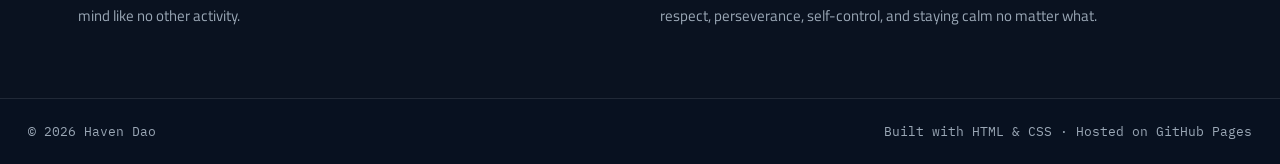
==== commit 03bd9dc4: "Update about.html" ====
--- a/about.html
+++ b/about.html
@@ -55,12 +55,11 @@
         <p class="sub-heading">Education</p>
         <div class="edu-row">
           <div class="edu-date mono">June 2025 — Present</div>
-            <div class="edu-data mono">Sophomore</div>
           <div>
             <!-- EDIT: replace with your actual college name -->
-            <div class="edu-school">Palomar College  — <span>AS University Scientific Studies</span></div>
+            <div class="edu-school">Palomar College  — <span>Sophomore, AS University Scientific Studies</span></div>
             <div class="edu-detail">GPA: 3.89 overall (4.00 at Palomar College) · Expected transfer: May 2027</div>
-            <div class="edu-detail">Relevant coursework: Calculus, Circuits, Statics, AutoCAD, MATLAB</div>
+            <div class="edu-detail">Relevant coursework: Differential Equations, Circuits, Statics, AutoCAD, MATLAB</div>
           </div>
         </div>
 
